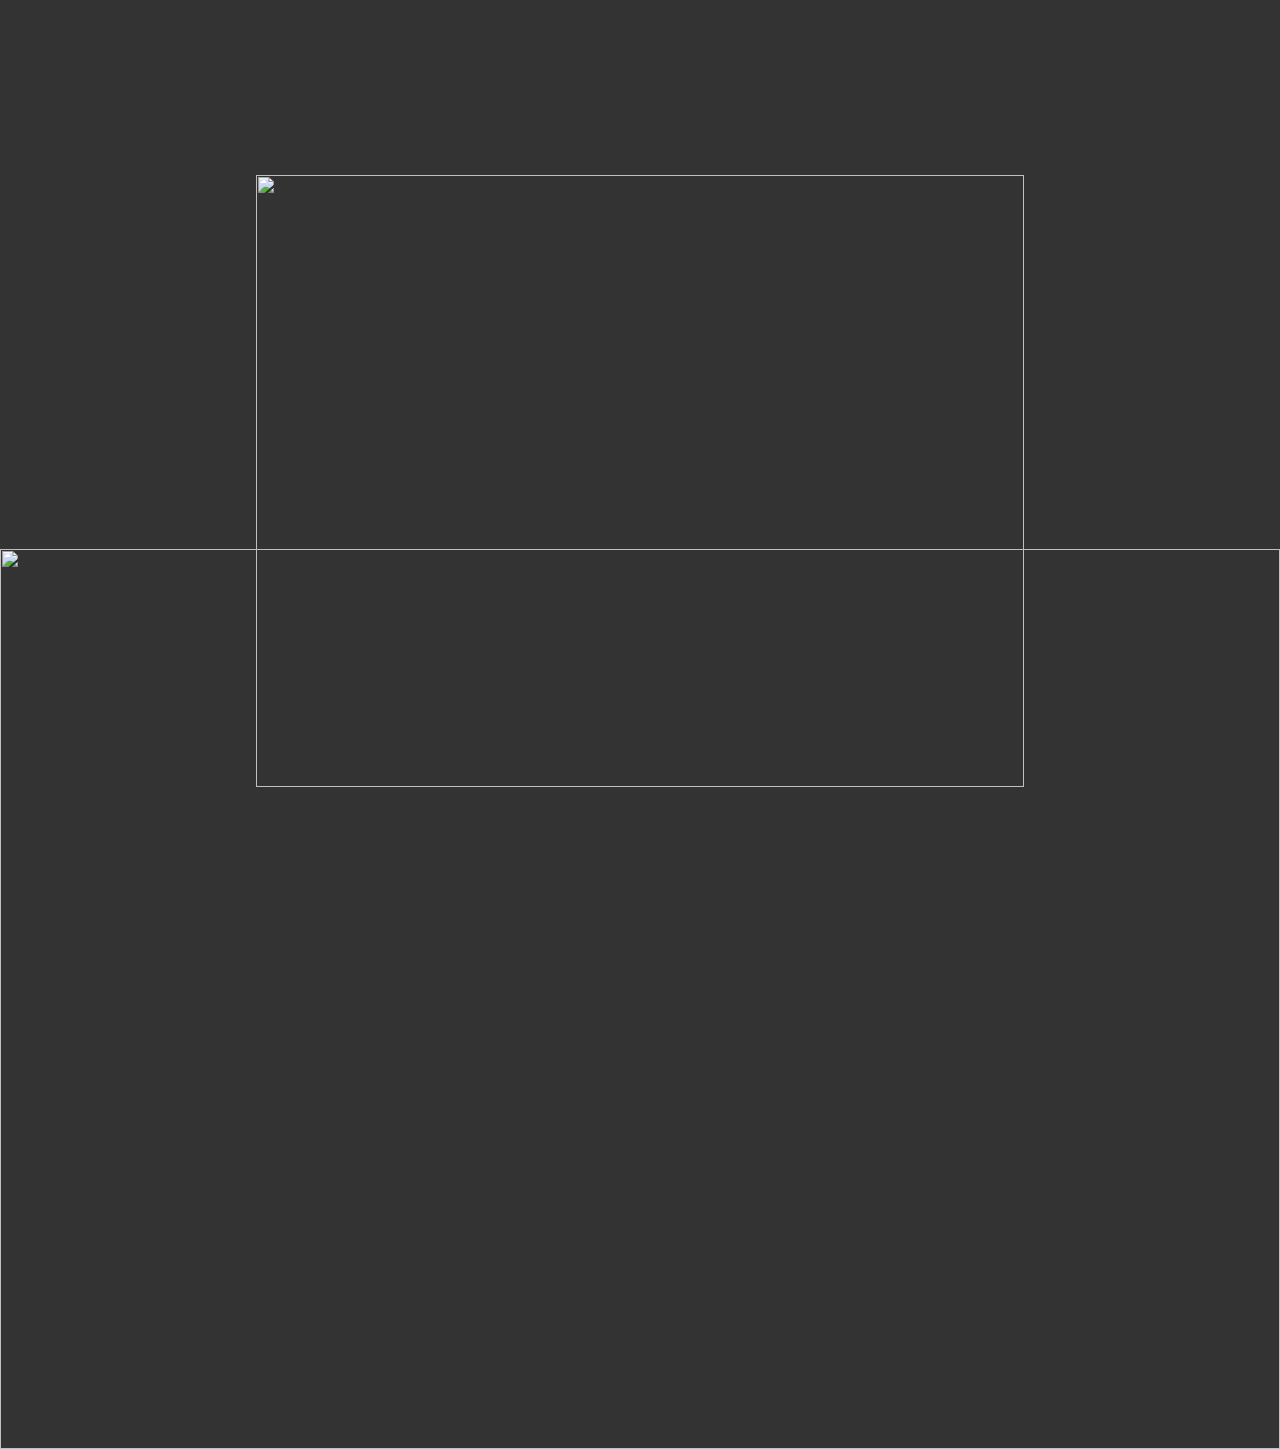
==== index.html @ 9cea981b "Add files via upload" ====
<!DOCTYPE>
<html xmlns="http://www.w3.org/1999/xhtml">
<head>
<meta http-equiv="Content-Type" content="text/html; charset=utf-8" />
<meta content="yes" name="apple-mobile-web-app-capable" />  
<meta content="black" name="apple-mobile-web-app-status-bar-style" />  
<meta content="telephone=no" name="format-detection" /> 
<meta name="viewport" content="width=device-width, initial-scale=1.0, minimum-scale=1.0, maximum-scale=1.0, user-scalable=no">
<title>会员卡</title>
 
<link href="css/css.css" rel="stylesheet" type="text/css" />
<script src="js/jquery-1.8.3.min.js"></script>
<script>
	$(function(){
		//var h = $("#page").height();
		var ht = 42;
		var yanhua = "";
		//var obj = $("#page");
		var obt = $(".pages2");
		//obt.slideUp(5000);
		/*$("#page").mouseover(function(){
			timer = setInterval(function(){
				if(ht > 0){
					ht-=0.5;
					obt.height(ht+'%');
				}else{
					clearTimeout(timer);
					window.location='Fireworks.html';
					//console.log(ht);
				}
			},50);
		});*/
/*		$("#page").mouseout(function(){
			clearInterval(timer);
			timer = setInterval(function(){
			if(ht > -h){
				ht+=1;
				$(".pages1").css("margin-top",ht+"px");
			}else{
				clearInterval(timer);
			}
			},10);
		});*/
		var obj = document.getElementById("page");
		obj.addEventListener('touchstart',function(event){
		     // 如果这个元素的位置内只有一个手指的话
		    if(event.targetTouches.length == 1){
		　　　　 	event.preventDefault();// 阻止浏览器默认事件，重要 
		        timer = setInterval(function(){
				if(ht > 0){
					ht-=0.5;
					obt.height(ht+'%');
				}else{
					clearTimeout(timer);
					window.location='Fireworks.html';
					//console.log(ht);
				}
			},50);
		    }
		}, false);
		obj.addEventListener('touchend',function(event){
		     // 如果这个元素的位置内只有一个手指的话
		    if(event.targetTouches.length == 1){
		　　　　 	event.preventDefault();// 阻止浏览器默认事件，重要 
		        timer = setInterval(function(){
				if(ht < 42){
					ht+=0.5;
					obt.height(ht+'%');
				}else{
					clearTimeout(timer);
					window.location='Fireworks.html';
					//console.log(ht);
				}
			},50);
		    }
		}, false);/**/
		
	});
</script>
</head>
<body>
	<div class="box">
		<div id="page">
			<div class="pages1"></div>
			<div class="pages2"><img src="images/xiang.png"></div>	
		</div>
		<img src="images/214.jpg">
	</div>
</body>
<script>
 //window.setTimeout("window.location='Fireworks.html'",5000);
</script>
</html>
---- css/css.css ----
@charset "utf-8";
/* CSS Document */
body{ margin:0; padding:0; font:100% Arial, Helvetica, sans-serif ;  color:#221814;line-height:120%; width:100%; height:100%; font-size:0.8rem; background:#333; width:100%; height:100% }
img{ border:none;}
h1,h2,h3{ margin:0; padding:0}
ul{ margin:0; padding:0; list-style-type:none}
.mr1{ margin-right:10px}
.dn{ display:none}
a{ text-decoration:none}
.box{position:relative;}
.box img{width:100%;}
.box #page{height:61%;overflow:hidden;position:relative;}
.pages1{height:61%;background-image:url(../images/213.png);background-repeat:no-repeat;background-position:center top;position:fixed;top:0;background-size:cover;width:100%;}
.pages2{height:68%;position:fixed;top:19.4%;left:50%;z-index:5;width:60%;margin-left:-30%;overflow:hidden;}

.city{width:100%;position:fixed;bottom: 0px;z-index: 100; height:100%; left:0;/*background:url(../images/bgtt.jpg) no-repeat; background-size:cover;*/}
.yhzf{position:absolute;text-align:center;width:80%;line-height:30px;font-size:1rem;z-index:1000;left:50%;top:10px;color:#fff;display:none;margin-left:-40%;}
.yhzf span{font-size:1.2rem}
.makbt{position:absolute;left:50%;bottom:10%;margin-left:-40%;z-index:100;display:none;width:80%;}
.makbt a{display:block;width:100%;height:40px;background:#886615;color:#fff;text-align:center;line-height:40px;font-size:1rem;}
#mak{position:relative;}/*{background:url(../images/bg3.1.jpg) no-repeat; background-size:100% 100%;}*/
#mak img{width:100%;}
#mak .wenb{background:url(../images/bg3.1.jpg) no-repeat;position:relative;height:95%;}
#mak .for{height:auto;width:80%;margin:0 auto;padding-top:35%;}
#mak .for input{width:100%;margin-bottom:5%;height:50px;line-height:50px;background:none;text-align:center;font-size:0.8rem;color:#886615;border:none;display:block;background:url(../images/jinbian.png) no-repeat;background-size:100% 100%;font-weight:bold;}
::-webkit-input-placeholder {color:#886615;}
#mak .for input:nth-child(1){width:49%;background:url(../images/dubian.png) no-repeat;float:left;background-size:100% 100%;}
#mak .for input:nth-child(2){width:49%;background:url(../images/dubian.png) no-repeat;float:right;background-size:100% 100%;}
#mak .but{ width:100%;height:50px;background:#886615;font-weight:bold;font-size:0.8rem;color:#fff;text-align:center;line-height:50px;letter-spacing:2px;}
#end{position:relative;}
#end .si img{width: 100%;height: 100%;}
#end a{position:absolute;left:50%;top:37%;width:76%;height:50px;display:block;margin-left:-38%;}
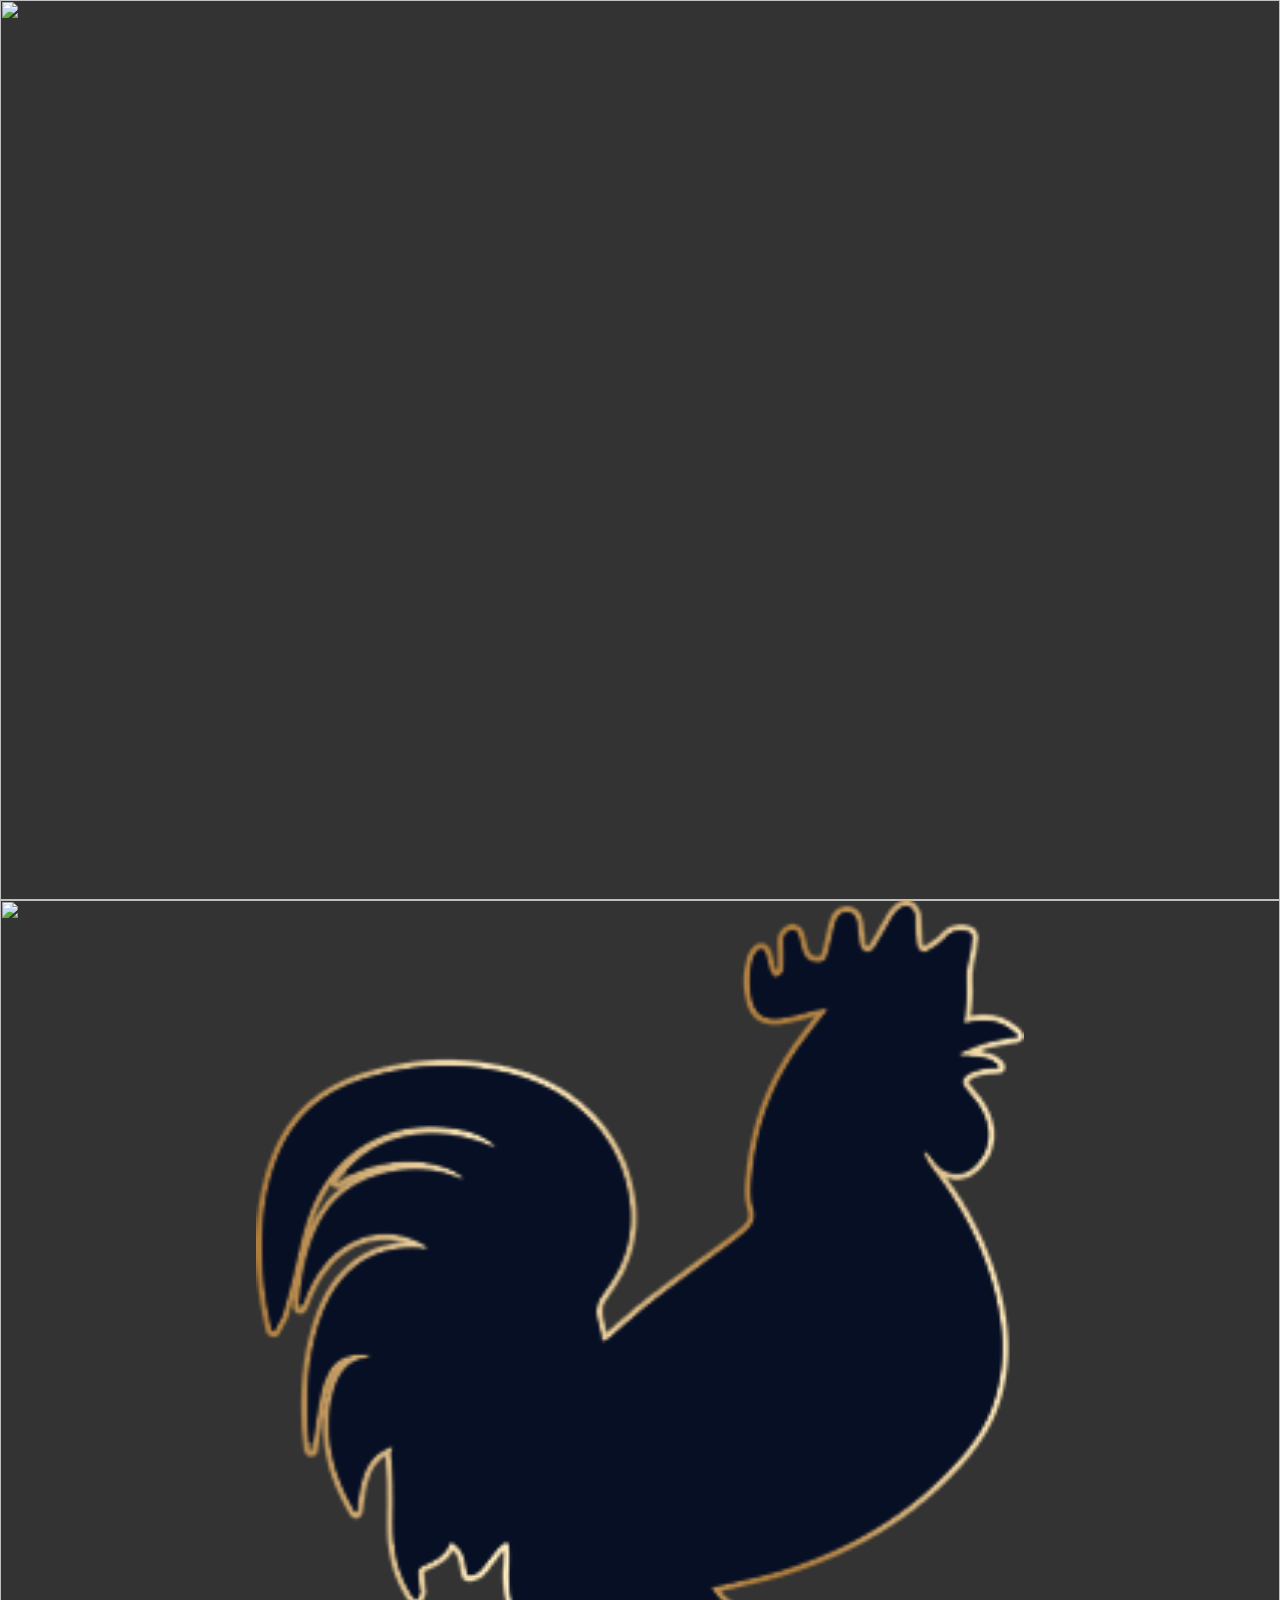
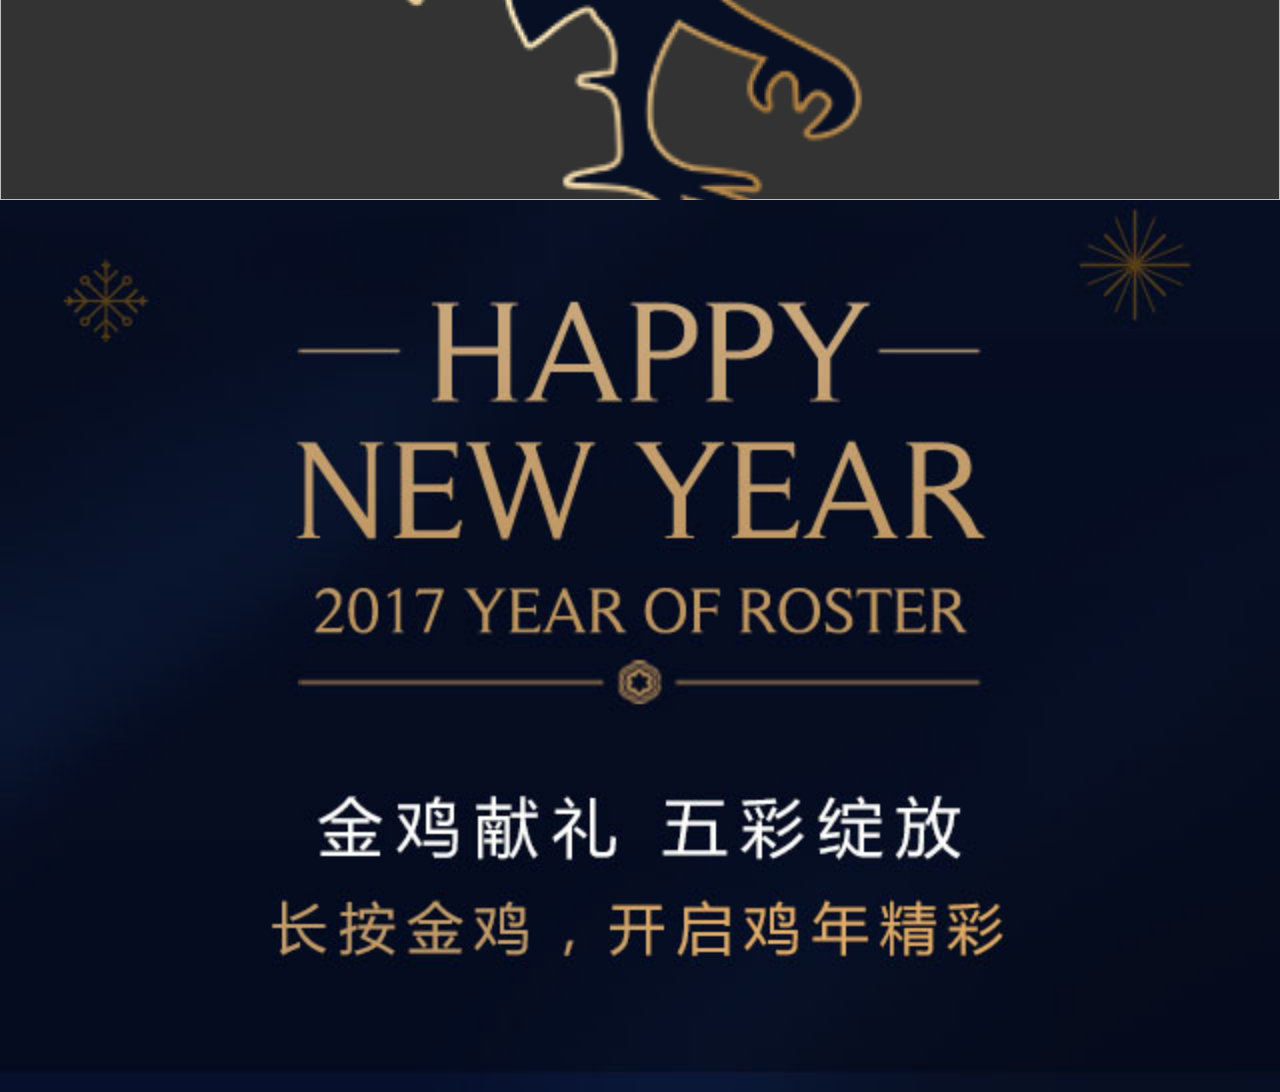
==== commit 7a322a05: "Add files via upload" ====
--- a/index.html
+++ b/index.html
@@ -13,7 +13,7 @@
 <script>
 	$(function(){
 		//var h = $("#page").height();
-		var ht = 42;
+		var ht = 100;
 		var yanhua = "";
 		//var obj = $("#page");
 		var obt = $(".pages2");
@@ -63,7 +63,7 @@
 		    if(event.targetTouches.length == 1){
 		　　　　 	event.preventDefault();// 阻止浏览器默认事件，重要 
 		        timer = setInterval(function(){
-				if(ht < 42){
+				if(ht < 100){
 					ht+=0.5;
 					obt.height(ht+'%');
 				}else{
@@ -80,11 +80,12 @@
 </head>
 <body>
 	<div class="box">
+		<div><img src="images/2132.jpg"></div>
 		<div id="page">
-			<div class="pages1"></div>
+			<img src="images/2131.jpg" />
 			<div class="pages2"><img src="images/xiang.png"></div>	
 		</div>
-		<img src="images/214.jpg">
+		<div><img src="images/214.jpg"></div>
 	</div>
 </body>
 <script>
--- a/css/css.css
+++ b/css/css.css
@@ -9,9 +9,8 @@
 a{ text-decoration:none}
 .box{position:relative;}
 .box img{width:100%;}
-.box #page{height:61%;overflow:hidden;position:relative;}
-.pages1{height:61%;background-image:url(../images/213.png);background-repeat:no-repeat;background-position:center top;position:fixed;top:0;background-size:cover;width:100%;}
-.pages2{height:68%;position:fixed;top:19.4%;left:50%;z-index:5;width:60%;margin-left:-30%;overflow:hidden;}
+.box #page{overflow:hidden;position:relative;}
+.pages2{height:100%;position:absolute;top:0;left:50%;z-index:5;width:60%;margin-left:-30%;overflow:hidden;}
 
 .city{width:100%;position:fixed;bottom: 0px;z-index: 100; height:100%; left:0;/*background:url(../images/bgtt.jpg) no-repeat; background-size:cover;*/}
 .yhzf{position:absolute;text-align:center;width:80%;line-height:30px;font-size:1rem;z-index:1000;left:50%;top:10px;color:#fff;display:none;margin-left:-40%;}
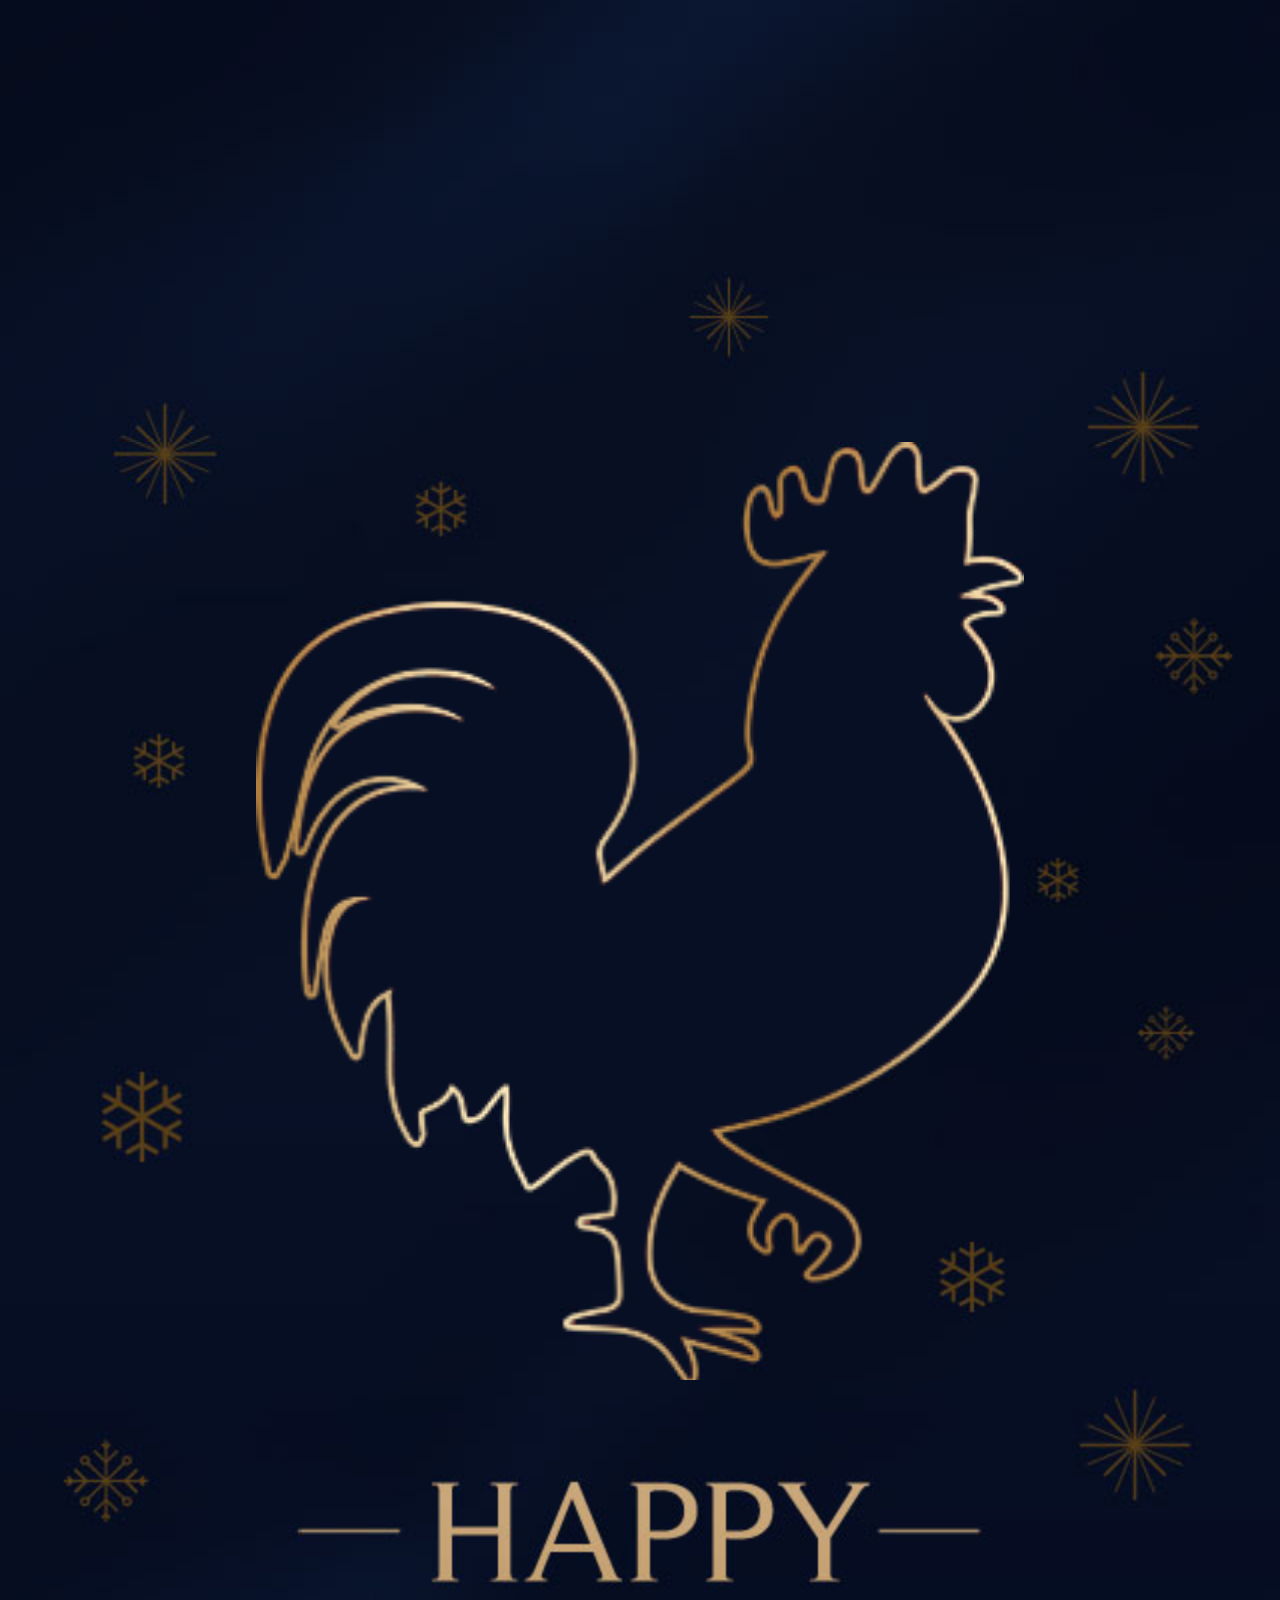
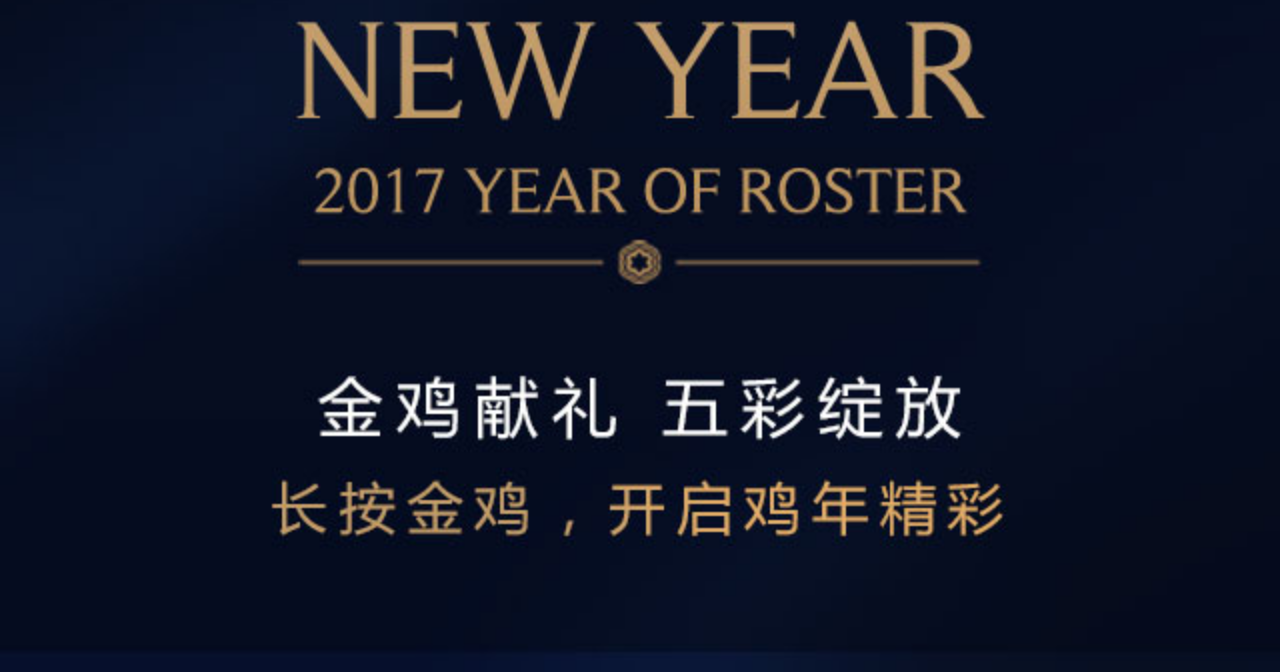
==== commit cd7326ce: "Update index.html" ====
--- a/index.html
+++ b/index.html
@@ -15,7 +15,7 @@
 		//var h = $("#page").height();
 		var ht = 100;
 		var yanhua = "";
-		//var obj = $("#page");
+		var obj = $("#page");
 		var obt = $(".pages2");
 		//obt.slideUp(5000);
 		/*$("#page").mouseover(function(){
@@ -41,7 +41,7 @@
 			}
 			},10);
 		});*/
-		var obj = document.getElementById("page");
+		/*var obj = document.getElementById("page");
 		obj.addEventListener('touchstart',function(event){
 		     // 如果这个元素的位置内只有一个手指的话
 		    if(event.targetTouches.length == 1){
@@ -73,8 +73,19 @@
 				}
 			},50);
 		    }
-		}, false);/**/
-		
+		}, false);*/
+		obj.bind("tap",function(){
+			timer = setInterval(function(){
+				if(ht > 0){
+					ht-=0.5;
+					obt.height(ht+'%');
+				}else{
+					clearTimeout(timer);
+					window.location='Fireworks.html';
+					//console.log(ht);
+				}
+			},50);
+		});
 	});
 </script>
 </head>
